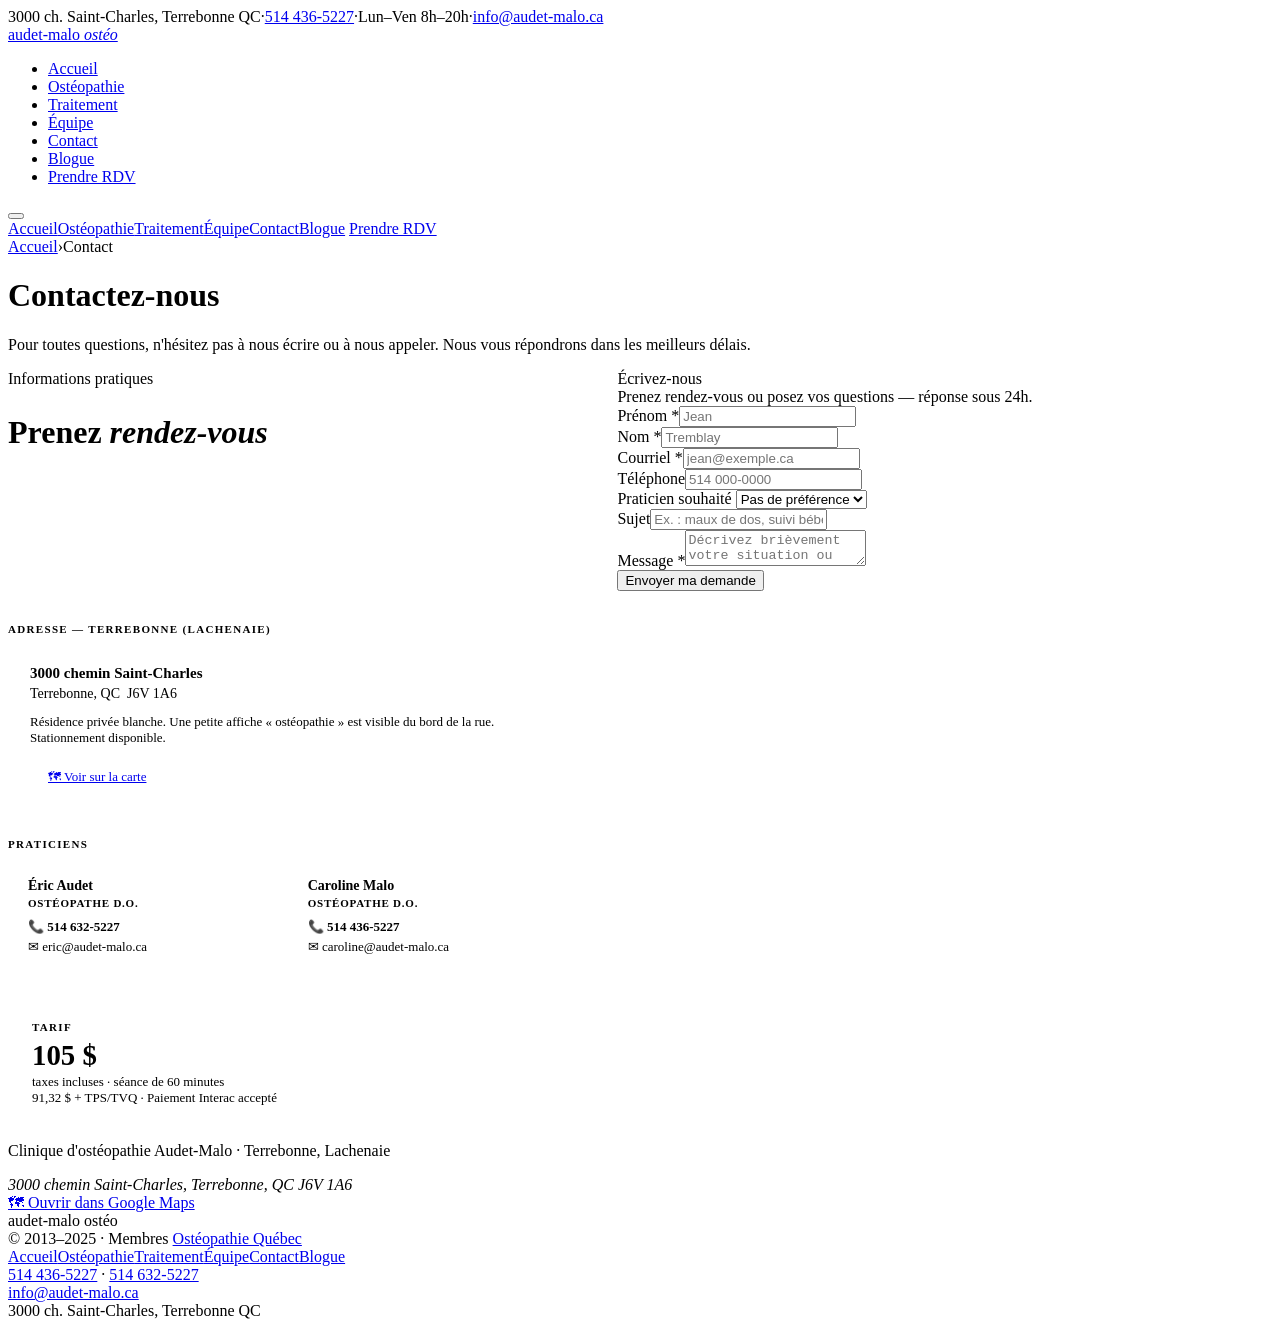
==== contact.html @ 158473ad "Initial commit" ====
<!DOCTYPE html>
<html lang="fr">
<head>
<meta charset="UTF-8"><meta name="viewport" content="width=device-width, initial-scale=1.0">
<title>Contact & Rendez-vous | Audet-Malo Ostéo – Terrebonne</title>
<meta name="description" content="Prenez rendez-vous à la clinique d'ostéopathie Audet-Malo à Terrebonne. 3000 ch. Saint-Charles · 514 436-5227 (Caroline) · 514 632-5227 (Éric) · Lun-Ven 8h-20h.">
<link rel="canonical" href="https://www.audet-malo.ca/contact">
<script type="application/ld+json">{"@context":"https://schema.org","@type":"MedicalBusiness","name":"Ostéopathie Éric Audet & Caroline Malo","telephone":"+15144365227","address":{"@type":"PostalAddress","streetAddress":"3000 chemin Saint-Charles","addressLocality":"Terrebonne","addressRegion":"QC","postalCode":"J6V 1A6","addressCountry":"CA"},"geo":{"@type":"GeoCoordinates","latitude":45.7010438,"longitude":-73.5702568},"openingHours":"Mo-Fr 08:00-20:00"}</script>
<link rel="preconnect" href="https://fonts.googleapis.com">
<link href="https://fonts.googleapis.com/css2?family=Raleway:wght@300;400;500;600;700;800&family=Lora:ital,wght@0,400;0,600;1,400&display=swap" rel="stylesheet">
<link rel="stylesheet" href="shared.css">
</head>
<body>
<div class="topbar"><span>3000 ch. Saint-Charles, Terrebonne QC</span><span class="ts">·</span><a href="tel:5144365227">514 436-5227</a><span class="ts">·</span><span>Lun–Ven 8h–20h</span><span class="ts">·</span><a href="mailto:info@audet-malo.ca">info@audet-malo.ca</a></div>
<nav>
  <a href="index.html" class="nav-logo"><img src="https://www.audet-malo.ca/wp-content/uploads/2015/10/Audet-malo-logo-100px.png" alt="Audet-Malo Ostéo" onerror="this.style.display='none';this.nextElementSibling.style.display='block'"><span class="nav-logo-fallback">audet-malo <em>ostéo</em></span></a>
  <ul class="nav-links">
    <li><a href="index.html">Accueil</a></li><li><a href="osteopathie.html">Ostéopathie</a></li><li><a href="traitement.html">Traitement</a></li><li><a href="equipe.html">Équipe</a></li>
    <li><a href="contact.html" class="active">Contact</a></li>
    <li><a href="blogue.html">Blogue</a></li>
    <li><a href="contact.html" class="nav-rdv">Prendre RDV</a></li>
  </ul>
  <button class="nav-burger" onclick="toggleMenu()"><span></span><span></span><span></span></button>
</nav>
<div class="nav-mobile" id="navMobile">
  <a href="index.html">Accueil</a><a href="osteopathie.html">Ostéopathie</a><a href="traitement.html">Traitement</a><a href="equipe.html">Équipe</a><a href="contact.html">Contact</a><a href="blogue.html">Blogue</a>
  <a href="contact.html" class="mobile-rdv">Prendre RDV</a>
</div>

<div class="page-hero">
  <div class="page-hero-inner">
    <div class="breadcrumb"><a href="index.html">Accueil</a><span>›</span>Contact</div>
    <h1>Contactez-nous</h1>
    <p>Pour toutes questions, n'hésitez pas à nous écrire ou à nous appeler. Nous vous répondrons dans les meilleurs délais.</p>
  </div>
</div>

<section class="section">
  <div style="display:grid;grid-template-columns:1fr 1.2fr;gap:64px;align-items:start;">

    <!-- LEFT: info -->
    <div>
      <span class="tag">Informations pratiques</span>
      <div class="red-rule"></div>
      <h2 class="title" style="font-size:2rem;">Prenez <em>rendez-vous</em></h2>

      <!-- HORAIRES -->
      <div style="background:var(--red);border-radius:var(--rlg);padding:24px 28px;margin-bottom:28px;color:#fff;">
        <div style="font-size:11px;font-weight:700;letter-spacing:.12em;text-transform:uppercase;opacity:.7;margin-bottom:8px;">Heures d'ouverture</div>
        <div style="font-size:1.2rem;font-weight:700;">Lundi au vendredi</div>
        <div style="font-size:1.5rem;font-weight:800;letter-spacing:-.01em;">8h00 – 20h00</div>
      </div>

      <!-- ADRESSE -->
      <div style="margin-bottom:24px;">
        <div style="font-size:11px;font-weight:700;letter-spacing:.12em;text-transform:uppercase;color:var(--red);margin-bottom:10px;">Adresse — Terrebonne (Lachenaie)</div>
        <div style="background:var(--light);border:1px solid var(--border);border-radius:var(--rlg);padding:20px 22px;">
          <div style="font-size:15px;font-weight:700;color:var(--ink);margin-bottom:4px;">3000 chemin Saint-Charles</div>
          <div style="color:var(--gray-d);font-size:14px;">Terrebonne, QC &nbsp;J6V 1A6</div>
          <div style="margin-top:12px;font-size:13px;color:var(--gray);">Résidence privée blanche. Une petite affiche « ostéopathie » est visible du bord de la rue. Stationnement disponible.</div>
          <a href="https://www.google.ca/maps/place/Ostéopathie+Éric+Audet+%26+Caroline+Malo/@45.7010438,-73.5702568,17z" target="_blank" rel="noopener" class="btn-outline" style="font-size:13px;padding:9px 18px;display:inline-block;margin-top:14px;">🗺 Voir sur la carte</a>
        </div>
      </div>

      <!-- PRATICIENS -->
      <div style="font-size:11px;font-weight:700;letter-spacing:.12em;text-transform:uppercase;color:var(--red);margin-bottom:10px;">Praticiens</div>
      <div style="display:grid;grid-template-columns:1fr 1fr;gap:14px;margin-bottom:28px;">
        <div style="background:var(--white);border:1px solid var(--border);border-radius:var(--rlg);padding:18px 20px;border-top:3px solid var(--red);">
          <div style="font-size:14px;font-weight:800;color:var(--ink);margin-bottom:3px;">Éric Audet</div>
          <div style="font-size:11px;color:var(--red);font-weight:700;letter-spacing:.07em;text-transform:uppercase;margin-bottom:10px;">Ostéopathe D.O.</div>
          <a href="tel:5146325227" style="display:block;font-size:13px;font-weight:700;color:var(--red);text-decoration:none;margin-bottom:4px;">📞 514 632-5227</a>
          <a href="mailto:eric@audet-malo.ca" style="display:block;font-size:13px;color:var(--gray-d);text-decoration:none;">✉ eric@audet-malo.ca</a>
        </div>
        <div style="background:var(--white);border:1px solid var(--border);border-radius:var(--rlg);padding:18px 20px;border-top:3px solid var(--red);">
          <div style="font-size:14px;font-weight:800;color:var(--ink);margin-bottom:3px;">Caroline Malo</div>
          <div style="font-size:11px;color:var(--red);font-weight:700;letter-spacing:.07em;text-transform:uppercase;margin-bottom:10px;">Ostéopathe D.O.</div>
          <a href="tel:5144365227" style="display:block;font-size:13px;font-weight:700;color:var(--red);text-decoration:none;margin-bottom:4px;">📞 514 436-5227</a>
          <a href="mailto:caroline@audet-malo.ca" style="display:block;font-size:13px;color:var(--gray-d);text-decoration:none;">✉ caroline@audet-malo.ca</a>
        </div>
      </div>

      <!-- TARIF -->
      <div style="background:var(--red-pale);border:1px solid var(--red-mid);border-radius:var(--rlg);padding:20px 24px;">
        <div style="font-size:11px;font-weight:700;letter-spacing:.12em;text-transform:uppercase;color:var(--red);margin-bottom:8px;">Tarif</div>
        <div style="font-size:1.8rem;font-weight:800;color:var(--red);line-height:1;margin-bottom:4px;">105 $</div>
        <div style="font-size:13px;color:var(--gray-d);">taxes incluses · séance de 60 minutes<br>91,32 $ + TPS/TVQ · Paiement Interac accepté</div>
      </div>
    </div>

    <!-- RIGHT: form -->
    <div class="cform">
      <div class="cform-title">Écrivez-nous</div>
      <div class="cform-sub">Prenez rendez-vous ou posez vos questions — réponse sous 24h.</div>
      <div class="fg-row">
        <div class="fg"><label for="prenom">Prénom *</label><input type="text" id="prenom" placeholder="Jean" required></div>
        <div class="fg"><label for="nom">Nom *</label><input type="text" id="nom" placeholder="Tremblay" required></div>
      </div>
      <div class="fg"><label for="email">Courriel *</label><input type="email" id="email" placeholder="jean@exemple.ca" required></div>
      <div class="fg"><label for="tel">Téléphone</label><input type="tel" id="tel" placeholder="514 000-0000"></div>
      <div class="fg">
        <label for="praticien">Praticien souhaité</label>
        <select id="praticien"><option value="">Pas de préférence</option><option>Caroline Malo</option><option>Éric Audet</option></select>
      </div>
      <div class="fg"><label for="sujet">Sujet</label><input type="text" id="sujet" placeholder="Ex. : maux de dos, suivi bébé, grossesse…"></div>
      <div class="fg"><label for="message">Message *</label><textarea id="message" placeholder="Décrivez brièvement votre situation ou votre demande…" required></textarea></div>
      <button class="btn-submit" onclick="handleSubmit()">Envoyer ma demande</button>
    </div>
  </div>
</section>

<!-- MAP EMBED PLACEHOLDER -->
<div class="map-band"><div class="map-inner"><p>Clinique d'ostéopathie Audet-Malo · Terrebonne, Lachenaie</p><address>3000 chemin Saint-Charles, Terrebonne, QC J6V 1A6</address><a href="https://www.google.ca/maps/place/Ostéopathie+Éric+Audet+%26+Caroline+Malo/@45.7010438,-73.5702568,17z" target="_blank" rel="noopener" class="btn-map">🗺 Ouvrir dans Google Maps</a></div></div>

<footer>
  <div class="foot-left"><img src="https://www.audet-malo.ca/wp-content/uploads/2015/10/Audet-malo-logo-100px.png" alt="Logo" class="foot-logo" onerror="this.style.display='none'"><div class="foot-text"><div class="foot-brand">audet-malo ostéo</div>© 2013–2025 · Membres <a href="https://osteopathiequebec.ca/" target="_blank" rel="noopener">Ostéopathie Québec</a></div></div>
  <div class="foot-nav"><a href="index.html">Accueil</a><a href="osteopathie.html">Ostéopathie</a><a href="traitement.html">Traitement</a><a href="equipe.html">Équipe</a><a href="contact.html">Contact</a><a href="blogue.html">Blogue</a></div>
  <div class="foot-right"><div><a href="tel:5144365227">514 436-5227</a> · <a href="tel:5146325227">514 632-5227</a></div><div><a href="mailto:info@audet-malo.ca">info@audet-malo.ca</a></div><div>3000 ch. Saint-Charles, Terrebonne QC</div></div>
</footer>
<script src="shared.js"></script>
</body></html>
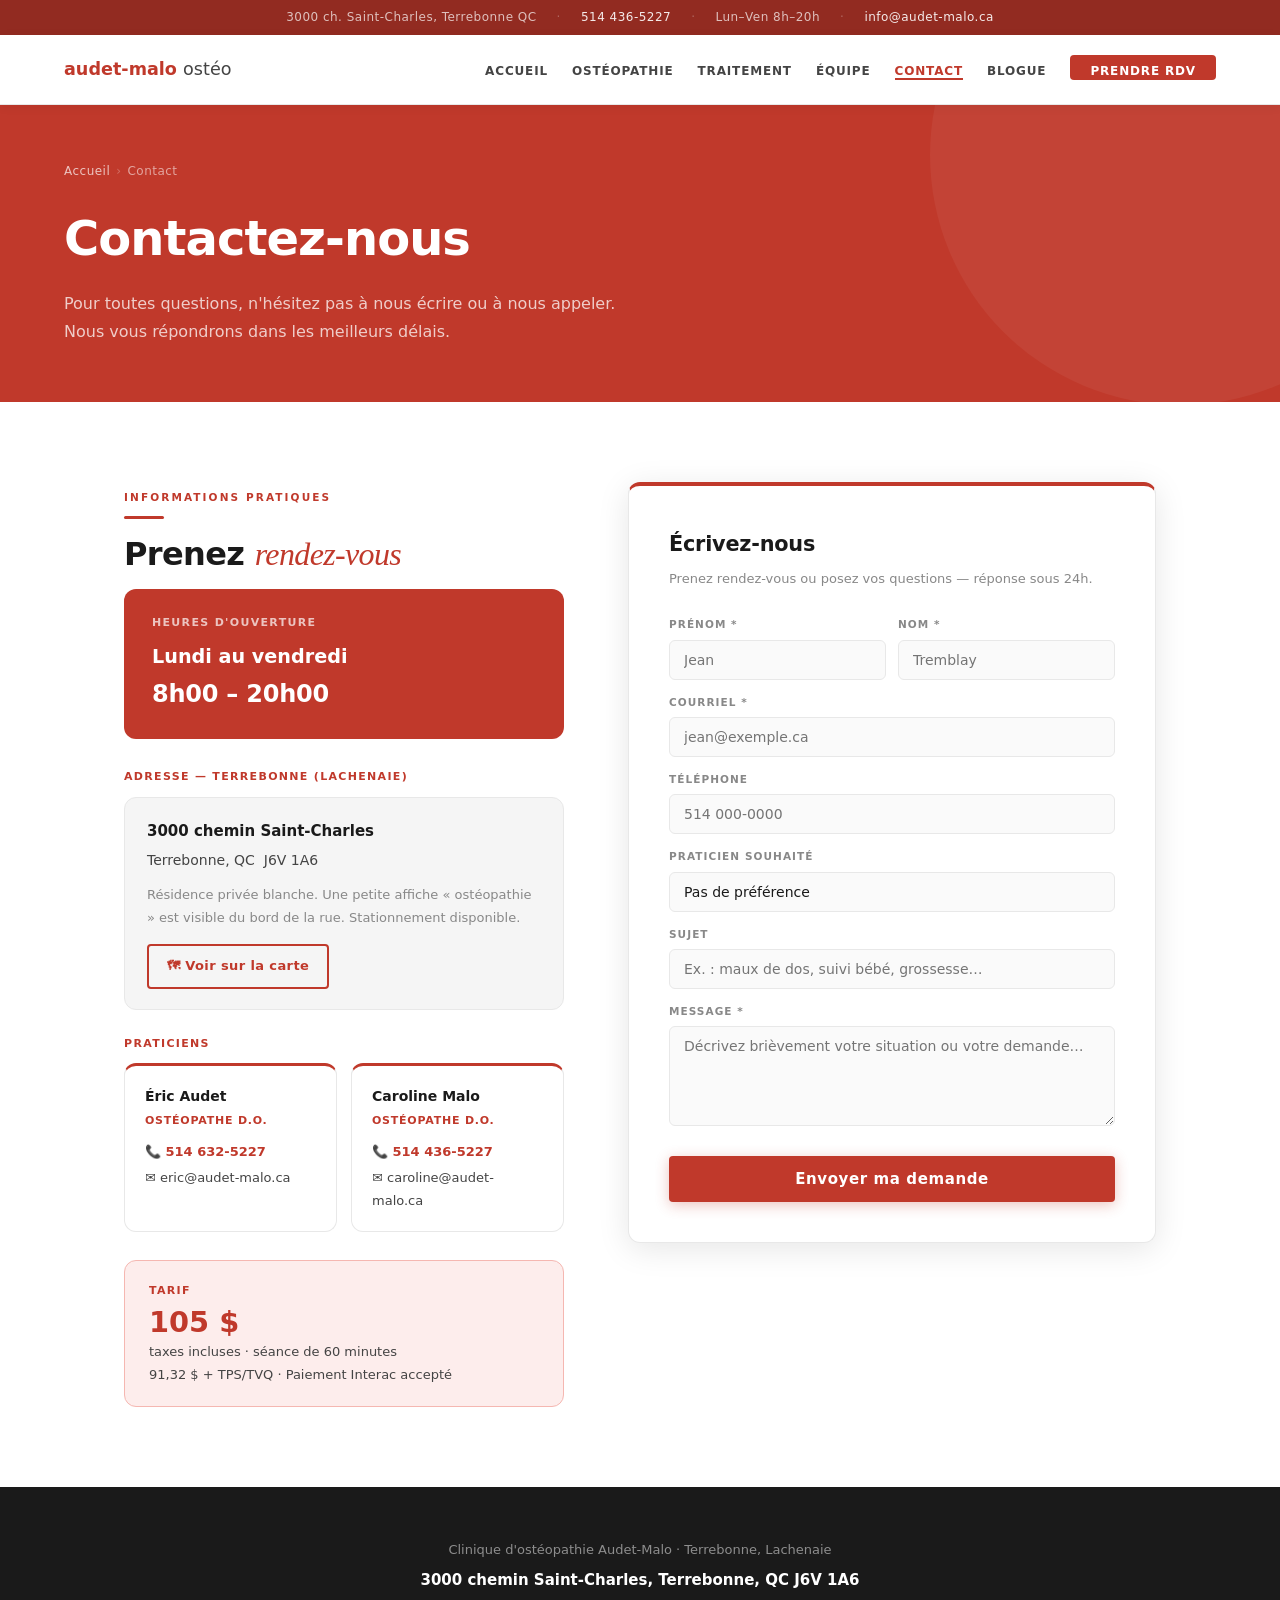
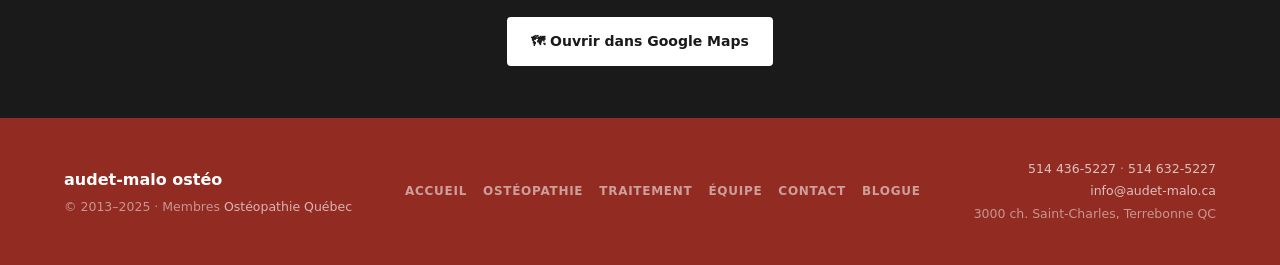
==== commit 9a015bcd: "sharedcsss" ====
--- a/contact.html
+++ b/contact.html
@@ -8,7 +8,7 @@
 <script type="application/ld+json">{"@context":"https://schema.org","@type":"MedicalBusiness","name":"Ostéopathie Éric Audet & Caroline Malo","telephone":"+15144365227","address":{"@type":"PostalAddress","streetAddress":"3000 chemin Saint-Charles","addressLocality":"Terrebonne","addressRegion":"QC","postalCode":"J6V 1A6","addressCountry":"CA"},"geo":{"@type":"GeoCoordinates","latitude":45.7010438,"longitude":-73.5702568},"openingHours":"Mo-Fr 08:00-20:00"}</script>
 <link rel="preconnect" href="https://fonts.googleapis.com">
 <link href="https://fonts.googleapis.com/css2?family=Raleway:wght@300;400;500;600;700;800&family=Lora:ital,wght@0,400;0,600;1,400&display=swap" rel="stylesheet">
-<link rel="stylesheet" href="shared.css">
+<link rel="stylesheet" href="./Shared.css">
 </head>
 <body>
 <div class="topbar"><span>3000 ch. Saint-Charles, Terrebonne QC</span><span class="ts">·</span><a href="tel:5144365227">514 436-5227</a><span class="ts">·</span><span>Lun–Ven 8h–20h</span><span class="ts">·</span><a href="mailto:info@audet-malo.ca">info@audet-malo.ca</a></div>
@@ -116,5 +116,4 @@
   <div class="foot-nav"><a href="index.html">Accueil</a><a href="osteopathie.html">Ostéopathie</a><a href="traitement.html">Traitement</a><a href="equipe.html">Équipe</a><a href="contact.html">Contact</a><a href="blogue.html">Blogue</a></div>
   <div class="foot-right"><div><a href="tel:5144365227">514 436-5227</a> · <a href="tel:5146325227">514 632-5227</a></div><div><a href="mailto:info@audet-malo.ca">info@audet-malo.ca</a></div><div>3000 ch. Saint-Charles, Terrebonne QC</div></div>
 </footer>
-<script src="shared.js"></script>
 </body></html>
--- a/Shared.css
+++ b/Shared.css
@@ -0,0 +1,255 @@
+/* ═══════════════════════════════════════════
+   AUDET-MALO OSTÉO — Shared CSS
+   Palette: Rouge #C0392B & Blanc
+═══════════════════════════════════════════ */
+*,*::before,*::after{box-sizing:border-box;margin:0;padding:0}
+:root{
+  --red:#C0392B;--red-d:#922B21;--red-l:#E74C3C;--red-pale:#FDEDEC;--red-mid:#F5B7B1;
+  --white:#FFFFFF;--off:#FAFAFA;--light:#F5F5F5;--border:#E8E8E8;
+  --gray:#888;--gray-d:#444;--ink:#1A1A1A;
+  --serif:'Lora',Georgia,serif;--sans:'Raleway',system-ui,sans-serif;
+  --r:6px;--rlg:12px;
+  --s1:0 2px 12px rgba(0,0,0,.07);--s2:0 6px 32px rgba(0,0,0,.10);--s3:0 16px 56px rgba(0,0,0,.14);
+}
+html{scroll-behavior:smooth}
+body{font-family:var(--sans);background:var(--white);color:var(--ink);font-size:16px;line-height:1.75;-webkit-font-smoothing:antialiased}
+img{max-width:100%;height:auto}
+a{color:inherit}
+
+/* ── TOPBAR ── */
+.topbar{background:var(--red-d);padding:7px 5%;display:flex;justify-content:center;gap:20px;flex-wrap:wrap;font-size:12px;color:rgba(255,255,255,.7);letter-spacing:.04em}
+.topbar a{color:rgba(255,255,255,.9);text-decoration:none}.topbar a:hover{color:#fff}
+.ts{opacity:.4}
+
+/* ── NAV ── */
+nav{position:sticky;top:0;z-index:300;background:var(--white);border-bottom:1px solid var(--border);height:70px;display:flex;align-items:center;justify-content:space-between;padding:0 5%;box-shadow:0 2px 10px rgba(0,0,0,.06)}
+.nav-logo{display:flex;align-items:center;gap:10px;text-decoration:none}
+.nav-logo img{height:52px;width:auto;display:block}
+.nav-logo-fallback{display:none;font-family:var(--sans);font-size:1.1rem;font-weight:800;color:var(--red)}
+.nav-logo-fallback em{font-style:normal;font-weight:300;color:var(--gray-d)}
+.nav-links{list-style:none;display:flex;gap:24px;align-items:center}
+.nav-links a{text-decoration:none;font-size:12px;font-weight:600;color:var(--gray-d);letter-spacing:.07em;text-transform:uppercase;transition:color .2s;position:relative;padding-bottom:2px}
+.nav-links a::after{content:'';position:absolute;bottom:0;left:0;right:0;height:2px;background:var(--red);transform:scaleX(0);transform-origin:left;transition:transform .22s}
+.nav-links a:hover,.nav-links a.active{color:var(--red)}.nav-links a:hover::after,.nav-links a.active::after{transform:scaleX(1)}
+.nav-rdv{background:var(--red)!important;color:#fff!important;padding:9px 20px;border-radius:4px;font-weight:700!important}.nav-rdv::after{display:none!important}.nav-rdv:hover{background:var(--red-d)!important}
+.nav-burger{display:none;flex-direction:column;gap:5px;background:none;border:none;cursor:pointer;padding:6px}
+.nav-burger span{display:block;width:22px;height:2px;background:var(--gray-d);border-radius:2px;transition:all .2s}
+.nav-mobile{display:none;flex-direction:column;background:var(--white);border-bottom:1px solid var(--border);padding:12px 5%;gap:0}
+.nav-mobile a{font-size:14px;font-weight:600;color:var(--gray-d);text-decoration:none;letter-spacing:.05em;text-transform:uppercase;padding:12px 0;border-bottom:1px solid var(--border)}
+.nav-mobile a:last-child{border-bottom:none}.mobile-rdv{color:var(--red)!important}
+.nav-mobile.open{display:flex}
+
+/* ── BUTTONS ── */
+.btn-red{background:var(--red);color:#fff;padding:13px 28px;border-radius:4px;text-decoration:none;font-weight:700;font-size:14px;letter-spacing:.04em;transition:background .2s,transform .15s;display:inline-flex;align-items:center;gap:8px;box-shadow:0 3px 14px rgba(192,57,43,.3)}
+.btn-red:hover{background:var(--red-d);transform:translateY(-1px)}
+.btn-outline{border:2px solid var(--red);color:var(--red);padding:11px 24px;border-radius:4px;text-decoration:none;font-weight:700;font-size:14px;letter-spacing:.03em;transition:background .2s,color .2s;display:inline-block}
+.btn-outline:hover{background:var(--red);color:#fff}
+.btn-white{background:#fff;color:var(--red);padding:13px 28px;border-radius:4px;text-decoration:none;font-weight:700;font-size:14px;display:inline-block;transition:background .2s;box-shadow:0 3px 14px rgba(0,0,0,.15)}
+.btn-white:hover{background:var(--off)}
+
+/* ── SHARED ELEMENTS ── */
+.tag{display:inline-block;font-size:10.5px;font-weight:700;letter-spacing:.2em;text-transform:uppercase;color:var(--red);margin-bottom:10px}
+.red-rule{width:40px;height:3px;background:var(--red);border-radius:2px;margin-bottom:18px}
+h2.title{font-family:var(--sans);font-size:clamp(1.8rem,3.5vw,2.5rem);font-weight:800;color:var(--ink);line-height:1.1;margin-bottom:16px;letter-spacing:-.02em}
+h2.title em{font-style:italic;color:var(--red);font-family:var(--serif);font-weight:400}
+.lead{font-size:1rem;color:var(--gray);max-width:600px;margin-bottom:44px;line-height:1.85}
+.section{padding:80px 5%;max-width:1160px;margin:0 auto}
+.page-hero{background:var(--red);padding:56px 5%;position:relative;overflow:hidden}
+.page-hero::after{content:'';position:absolute;width:500px;height:500px;border-radius:50%;background:rgba(255,255,255,.05);top:-200px;right:-150px}
+.page-hero-inner{max-width:1160px;margin:0 auto;position:relative;z-index:1}
+.page-hero h1{font-family:var(--sans);font-size:clamp(2rem,4vw,3rem);font-weight:800;color:#fff;margin-bottom:10px;letter-spacing:-.02em}
+.page-hero p{color:rgba(255,255,255,.75);font-size:1rem;max-width:560px}
+.breadcrumb{font-size:12px;color:rgba(255,255,255,.55);margin-bottom:14px;letter-spacing:.04em}
+.breadcrumb a{color:rgba(255,255,255,.7);text-decoration:none}.breadcrumb a:hover{color:#fff}
+.breadcrumb span{margin:0 6px;opacity:.5}
+
+/* ── HERO (Accueil) ── */
+.hero{position:relative;min-height:90vh;display:flex;align-items:center;overflow:hidden;background:var(--white)}
+.hero-bg{position:absolute;inset:0;background:url('https://images.unsplash.com/photo-1576091160550-2173dba999ef?w=1600&q=80&auto=format&fit=crop') center/cover;opacity:.05}
+.hero-accent{position:absolute;top:0;right:0;width:44%;height:100%;background:var(--red-pale);clip-path:polygon(12% 0,100% 0,100% 100%,0% 100%)}
+.hero-inner{position:relative;z-index:2;max-width:1160px;margin:0 auto;padding:80px 5%;display:grid;grid-template-columns:1.1fr 0.9fr;gap:60px;align-items:center;width:100%}
+.eyebrow{display:inline-flex;align-items:center;gap:10px;background:var(--red-pale);border:1px solid var(--red-mid);color:var(--red);font-size:11px;font-weight:700;letter-spacing:.14em;text-transform:uppercase;padding:6px 16px;border-radius:40px;margin-bottom:22px}
+.eyebrow-dot{width:7px;height:7px;border-radius:50%;background:var(--red)}
+.hero h1{font-family:var(--sans);font-size:clamp(2.2rem,4.5vw,3.2rem);font-weight:800;color:var(--ink);line-height:1.1;margin-bottom:8px;letter-spacing:-.02em}
+.h1-red{color:var(--red)}
+.hero-italic{font-family:var(--serif);font-size:1.15rem;font-style:italic;color:var(--gray);margin-bottom:20px}
+.hero-desc{font-size:1rem;color:var(--gray-d);line-height:1.85;max-width:460px;margin-bottom:34px}
+.hero-ctas{display:flex;gap:12px;flex-wrap:wrap;margin-bottom:36px}
+.trust-strip{display:flex;gap:18px;flex-wrap:wrap}
+.trust-item{display:flex;align-items:center;gap:8px;font-size:12.5px;color:var(--gray);font-weight:500}
+.trust-check{width:16px;height:16px;background:var(--red);border-radius:50%;display:flex;align-items:center;justify-content:center;flex-shrink:0}
+.trust-check svg{width:9px;height:9px}
+
+/* ── INFO CARD ── */
+.info-card{background:var(--white);border-radius:var(--rlg);box-shadow:var(--s3);border:1px solid var(--border);overflow:hidden}
+.ic-head{background:var(--red);padding:22px 28px}
+.ic-logo-row{display:flex;align-items:center;gap:12px}
+.ic-logo-row img{height:42px;width:auto;filter:brightness(0) invert(1);opacity:.92}
+.ic-name{font-size:.95rem;font-weight:700;color:#fff}
+.ic-loc{font-size:10.5px;color:rgba(255,255,255,.6);letter-spacing:.08em;text-transform:uppercase}
+.ic-rows{padding:4px 0}
+.ic-row{display:flex;align-items:flex-start;gap:13px;padding:14px 28px;border-bottom:1px solid var(--border);transition:background .15s}
+.ic-row:last-child{border-bottom:none}.ic-row:hover{background:var(--off)}
+.ic-icon{width:36px;height:36px;border-radius:8px;background:var(--red-pale);border:1px solid var(--red-mid);display:flex;align-items:center;justify-content:center;font-size:15px;flex-shrink:0}
+.ic-lbl{font-size:10px;font-weight:700;text-transform:uppercase;letter-spacing:.1em;color:var(--red);margin-bottom:2px}
+.ic-val{font-size:13.5px;color:var(--ink);line-height:1.45;font-weight:500}
+.ic-val a{color:var(--red);font-weight:700;text-decoration:none}.ic-val a:hover{text-decoration:underline}
+.ic-val small{font-size:11px;color:var(--gray);display:block;margin-top:3px}
+.price-tag{display:inline-flex;align-items:center;background:var(--red);color:#fff;font-size:12.5px;font-weight:700;padding:4px 12px;border-radius:4px;margin-top:3px}
+.ic-foot{background:var(--light);padding:16px 28px;border-top:1px solid var(--border)}
+
+/* ── FEATURES STRIP ── */
+.features-strip{background:var(--light);border-top:1px solid var(--border);border-bottom:1px solid var(--border);padding:28px 5%}
+.features-inner{max-width:1160px;margin:0 auto;display:grid;grid-template-columns:repeat(4,1fr);gap:20px}
+.feat-box{display:flex;align-items:center;gap:14px}
+.feat-box-icon{font-size:26px;flex-shrink:0}
+.feat-box strong{display:block;font-size:14px;font-weight:700;color:var(--ink);margin-bottom:2px}
+.feat-box p{font-size:12px;color:var(--gray);margin:0}
+
+/* ── TWO-COL ── */
+.two-col{display:grid;grid-template-columns:1fr 1fr;gap:64px;align-items:center}
+.two-col p{color:var(--gray-d);margin-bottom:18px;line-height:1.85}
+.two-col strong{color:var(--ink)}
+
+/* ── IMG FRAME ── */
+.img-frame{border-radius:var(--rlg);overflow:hidden;box-shadow:var(--s3);position:relative}
+.img-frame img{width:100%;height:420px;object-fit:cover;display:block;transition:transform .6s}
+.img-frame:hover img{transform:scale(1.04)}
+.img-bar{position:absolute;bottom:0;left:0;right:0;height:4px;background:var(--red)}
+
+/* ── PHOTO STRIP ── */
+.photo-strip{display:grid;grid-template-columns:5fr 3fr 4fr;gap:12px;height:260px;padding:0 5%;max-width:1160px;margin:0 auto 0}
+.ps-item{border-radius:var(--rlg);overflow:hidden;position:relative}
+.ps-item img{width:100%;height:100%;object-fit:cover;display:block;transition:transform .5s}
+.ps-item:hover img{transform:scale(1.05)}
+.ps-cap{position:absolute;bottom:0;left:0;right:0;padding:12px 14px;background:linear-gradient(to top,rgba(0,0,0,.55),transparent);font-size:11px;color:rgba(255,255,255,.9);font-weight:600;letter-spacing:.07em;text-transform:uppercase}
+
+/* ── CTA BAND ── */
+.cta-band{background:var(--red);padding:48px 5%;margin-top:64px}
+.cta-band-inner{max-width:1160px;margin:0 auto;display:flex;justify-content:space-between;align-items:center;gap:24px;flex-wrap:wrap}
+.cta-band h3{font-size:1.6rem;font-weight:800;color:#fff;margin-bottom:6px;letter-spacing:-.01em}
+.cta-band p{color:rgba(255,255,255,.75);font-size:14px}
+
+/* ── TEAM PREVIEW ── */
+.team-preview{display:grid;grid-template-columns:1fr 1fr;gap:28px}
+.tp-card{background:var(--white);border-radius:var(--rlg);overflow:hidden;box-shadow:var(--s2);border:1px solid var(--border);display:flex;flex-direction:column}
+.tp-photo{position:relative;height:240px;overflow:hidden}
+.tp-photo img{width:100%;height:100%;object-fit:cover;object-position:top;display:block;transition:transform .5s}
+.tp-card:hover .tp-photo img{transform:scale(1.05)}
+.tp-bar{position:absolute;bottom:0;left:0;right:0;height:4px;background:var(--red)}
+.tp-body{padding:22px 24px}
+.tp-name{font-size:1.1rem;font-weight:800;color:var(--ink);margin-bottom:3px}
+.tp-role{font-size:10.5px;font-weight:700;letter-spacing:.1em;text-transform:uppercase;color:var(--red);margin-bottom:12px}
+.tp-body p{font-size:13px;color:var(--gray);line-height:1.7;margin-bottom:16px}
+
+/* ── CARDS GRID ── */
+.cards-grid{display:grid;grid-template-columns:repeat(3,1fr);gap:18px}
+.card{background:var(--white);border:1px solid var(--border);border-radius:var(--rlg);padding:26px 22px;box-shadow:var(--s1);transition:box-shadow .2s,transform .2s;border-top:3px solid var(--red)}
+.card:hover{box-shadow:var(--s2);transform:translateY(-2px)}
+.card-icon{font-size:26px;margin-bottom:12px}
+.card h3{font-size:1rem;font-weight:700;color:var(--ink);margin-bottom:8px}
+.card p{font-size:13px;color:var(--gray);line-height:1.65}
+
+/* ── RED SECTION ── */
+.red-section{background:var(--red);padding:80px 5%;position:relative;overflow:hidden}
+.red-section::before{content:'';position:absolute;width:600px;height:600px;border-radius:50%;background:rgba(255,255,255,.04);top:-200px;right:-150px}
+.red-section::after{content:'';position:absolute;width:400px;height:400px;border-radius:50%;background:rgba(0,0,0,.05);bottom:-150px;left:-100px}
+.red-inner{position:relative;z-index:2;max-width:1160px;margin:0 auto}
+.red-section .tag{color:rgba(255,255,255,.65)}
+.red-section .title{color:#fff}
+.red-section .lead{color:rgba(255,255,255,.65)}
+.red-cards-grid{display:grid;grid-template-columns:repeat(3,1fr);gap:16px}
+.red-card{background:rgba(255,255,255,.08);border:1px solid rgba(255,255,255,.14);border-radius:var(--rlg);padding:26px 22px;transition:background .2s,transform .2s;position:relative}
+.red-card::before{content:'';position:absolute;top:0;left:0;right:0;height:3px;background:rgba(255,255,255,.2);border-radius:2px 2px 0 0;transition:background .2s}
+.red-card:hover{background:rgba(255,255,255,.14);transform:translateY(-2px)}.red-card:hover::before{background:rgba(255,255,255,.7)}
+.red-card-icon{font-size:24px;margin-bottom:12px;display:block}
+.red-card h3{font-size:.95rem;font-weight:700;color:#fff;margin-bottom:7px}
+.red-card p{font-size:13px;color:rgba(255,255,255,.6);line-height:1.65}
+
+/* ── FAQ ── */
+.faq-wrap{max-width:760px}
+details{background:var(--white);border:1px solid var(--border);border-radius:var(--r);margin-bottom:8px;overflow:hidden;transition:box-shadow .2s}
+details:hover{box-shadow:var(--s1)}
+details[open]{box-shadow:var(--s2);border-color:var(--red-mid)}
+details[open] summary{color:var(--red)}
+summary{font-weight:700;font-size:14px;color:var(--ink);padding:17px 22px;cursor:pointer;display:flex;justify-content:space-between;align-items:center;list-style:none;user-select:none;transition:color .2s}
+summary::after{content:'+';font-size:20px;font-weight:300;color:var(--red);transition:transform .22s;flex-shrink:0;margin-left:12px}
+details[open] summary::after{transform:rotate(45deg)}
+summary::-webkit-details-marker{display:none}
+.faq-ans{padding:0 22px 18px;font-size:14px;color:var(--gray-d);line-height:1.85}
+
+/* ── CONTACT FORM ── */
+.cform{background:var(--white);border-radius:var(--rlg);padding:40px;box-shadow:var(--s2);border:1px solid var(--border);border-top:4px solid var(--red)}
+.cform-title{font-size:1.3rem;font-weight:800;color:var(--ink);margin-bottom:6px;letter-spacing:-.01em}
+.cform-sub{font-size:13px;color:var(--gray);margin-bottom:24px}
+.fg{margin-bottom:13px}
+.fg label{display:block;font-size:10.5px;font-weight:700;letter-spacing:.1em;text-transform:uppercase;color:var(--gray);margin-bottom:6px}
+.fg input,.fg textarea,.fg select{width:100%;padding:11px 14px;border:1.5px solid var(--border);border-radius:var(--r);font-family:var(--sans);font-size:14px;color:var(--ink);background:var(--off);outline:none;transition:border-color .2s,background .2s;appearance:none}
+.fg input:focus,.fg textarea:focus,.fg select:focus{border-color:var(--red);background:var(--white);box-shadow:0 0 0 3px rgba(192,57,43,.08)}
+.fg textarea{resize:vertical;min-height:100px}
+.fg-row{display:grid;grid-template-columns:1fr 1fr;gap:12px}
+.btn-submit{width:100%;background:var(--red);color:#fff;border:none;padding:14px;border-radius:4px;font-family:var(--sans);font-weight:700;font-size:15px;letter-spacing:.04em;cursor:pointer;margin-top:8px;transition:background .2s,transform .15s;box-shadow:0 3px 14px rgba(192,57,43,.3)}
+.btn-submit:hover{background:var(--red-d);transform:translateY(-1px)}
+
+/* ── BLOG CARDS ── */
+.blog-grid{display:grid;grid-template-columns:repeat(3,1fr);gap:24px}
+.blog-card{background:var(--white);border-radius:var(--rlg);overflow:hidden;box-shadow:var(--s1);border:1px solid var(--border);display:flex;flex-direction:column;transition:box-shadow .2s,transform .2s}
+.blog-card:hover{box-shadow:var(--s2);transform:translateY(-3px)}
+.blog-card-img{height:180px;overflow:hidden}
+.blog-card-img img{width:100%;height:100%;object-fit:cover;display:block;transition:transform .5s}
+.blog-card:hover .blog-card-img img{transform:scale(1.05)}
+.blog-card-body{padding:20px 22px;flex:1;display:flex;flex-direction:column}
+.blog-card-date{font-size:11px;color:var(--red);font-weight:700;letter-spacing:.08em;text-transform:uppercase;margin-bottom:8px}
+.blog-card h3{font-size:1rem;font-weight:700;color:var(--ink);margin-bottom:8px;line-height:1.3}
+.blog-card p{font-size:13px;color:var(--gray);line-height:1.65;flex:1;margin-bottom:16px}
+.blog-card-link{font-size:13px;font-weight:700;color:var(--red);text-decoration:none;letter-spacing:.04em}.blog-card-link:hover{text-decoration:underline}
+
+/* ── MAP BAND ── */
+.map-band{background:var(--ink);padding:52px 5%;text-align:center;position:relative;overflow:hidden}
+.map-band::before{content:'';position:absolute;inset:0;background:url('https://images.unsplash.com/photo-1501854140801-50d01698950b?w=1400&q=60&auto=format') center/cover;opacity:.1}
+.map-inner{position:relative;z-index:1}
+.map-band p{color:rgba(255,255,255,.5);font-size:13px;margin-bottom:5px}
+.map-band address{font-style:normal;color:#fff;font-size:15px;font-weight:600;margin-bottom:24px}
+.btn-map{display:inline-flex;align-items:center;gap:8px;background:#fff;color:var(--ink);padding:12px 24px;border-radius:4px;text-decoration:none;font-weight:700;font-size:14px;transition:background .2s}
+.btn-map:hover{background:var(--light)}
+
+/* ── FOOTER ── */
+footer{background:var(--red-d);padding:40px 5%;display:flex;justify-content:space-between;align-items:center;flex-wrap:wrap;gap:20px}
+.foot-left{display:flex;align-items:center;gap:18px}
+.foot-logo{height:40px;width:auto;filter:brightness(0) invert(1);opacity:.8}
+.foot-brand{font-size:1rem;font-weight:700;color:#fff;margin-bottom:3px}
+.foot-text{font-size:12.5px;color:rgba(255,255,255,.5);line-height:1.7}
+.foot-text a{color:rgba(255,255,255,.65);text-decoration:none}.foot-text a:hover{color:#fff}
+.foot-nav{display:flex;gap:16px;flex-wrap:wrap}
+.foot-nav a{font-size:12px;font-weight:600;letter-spacing:.06em;text-transform:uppercase;color:rgba(255,255,255,.55);text-decoration:none}.foot-nav a:hover{color:#fff}
+.foot-right{text-align:right;font-size:12.5px;color:rgba(255,255,255,.5);line-height:1.8}
+.foot-right a{color:rgba(255,255,255,.7);text-decoration:none}.foot-right a:hover{color:#fff}
+
+/* ── ANIMATIONS ── */
+@keyframes fadeUp{from{opacity:0;transform:translateY(22px)}to{opacity:1;transform:translateY(0)}}
+.fu{opacity:0;animation:fadeUp .7s cubic-bezier(.22,1,.36,1) forwards}
+.fu1{animation-delay:.05s}.fu2{animation-delay:.15s}.fu3{animation-delay:.27s}.fu4{animation-delay:.4s}
+
+/* ── RESPONSIVE ── */
+@media(max-width:960px){
+  .hero-inner{grid-template-columns:1fr;gap:40px}.hero-accent{display:none}
+  .two-col{grid-template-columns:1fr;gap:40px}
+  .cards-grid,.red-cards-grid{grid-template-columns:1fr 1fr}
+  .team-preview,.blog-grid{grid-template-columns:1fr 1fr}
+  .features-inner{grid-template-columns:1fr 1fr}
+  .foot-nav{display:none}
+  .nav-links{display:none}.nav-burger{display:flex}
+  .cta-band-inner{flex-direction:column;text-align:center}
+}
+@media(max-width:640px){
+  .cards-grid,.red-cards-grid,.team-preview,.blog-grid{grid-template-columns:1fr}
+  .features-inner{grid-template-columns:1fr 1fr}
+  .photo-strip{display:none}
+  .fg-row{grid-template-columns:1fr}
+  .two-col .img-frame{display:none}
+  .hero h1{font-size:2rem}
+  footer{flex-direction:column;text-align:center}.foot-right{text-align:center}
+}
+
+/* ── BTN Rendez-Vous ── */
+.btnRDV{background:var(--red)!important;color:#fff!important;padding:9px 20px;border-radius:4px;font-weight:700!important;font-size:12px!important;letter-spacing:.04em!important;transition:background .2s!important}
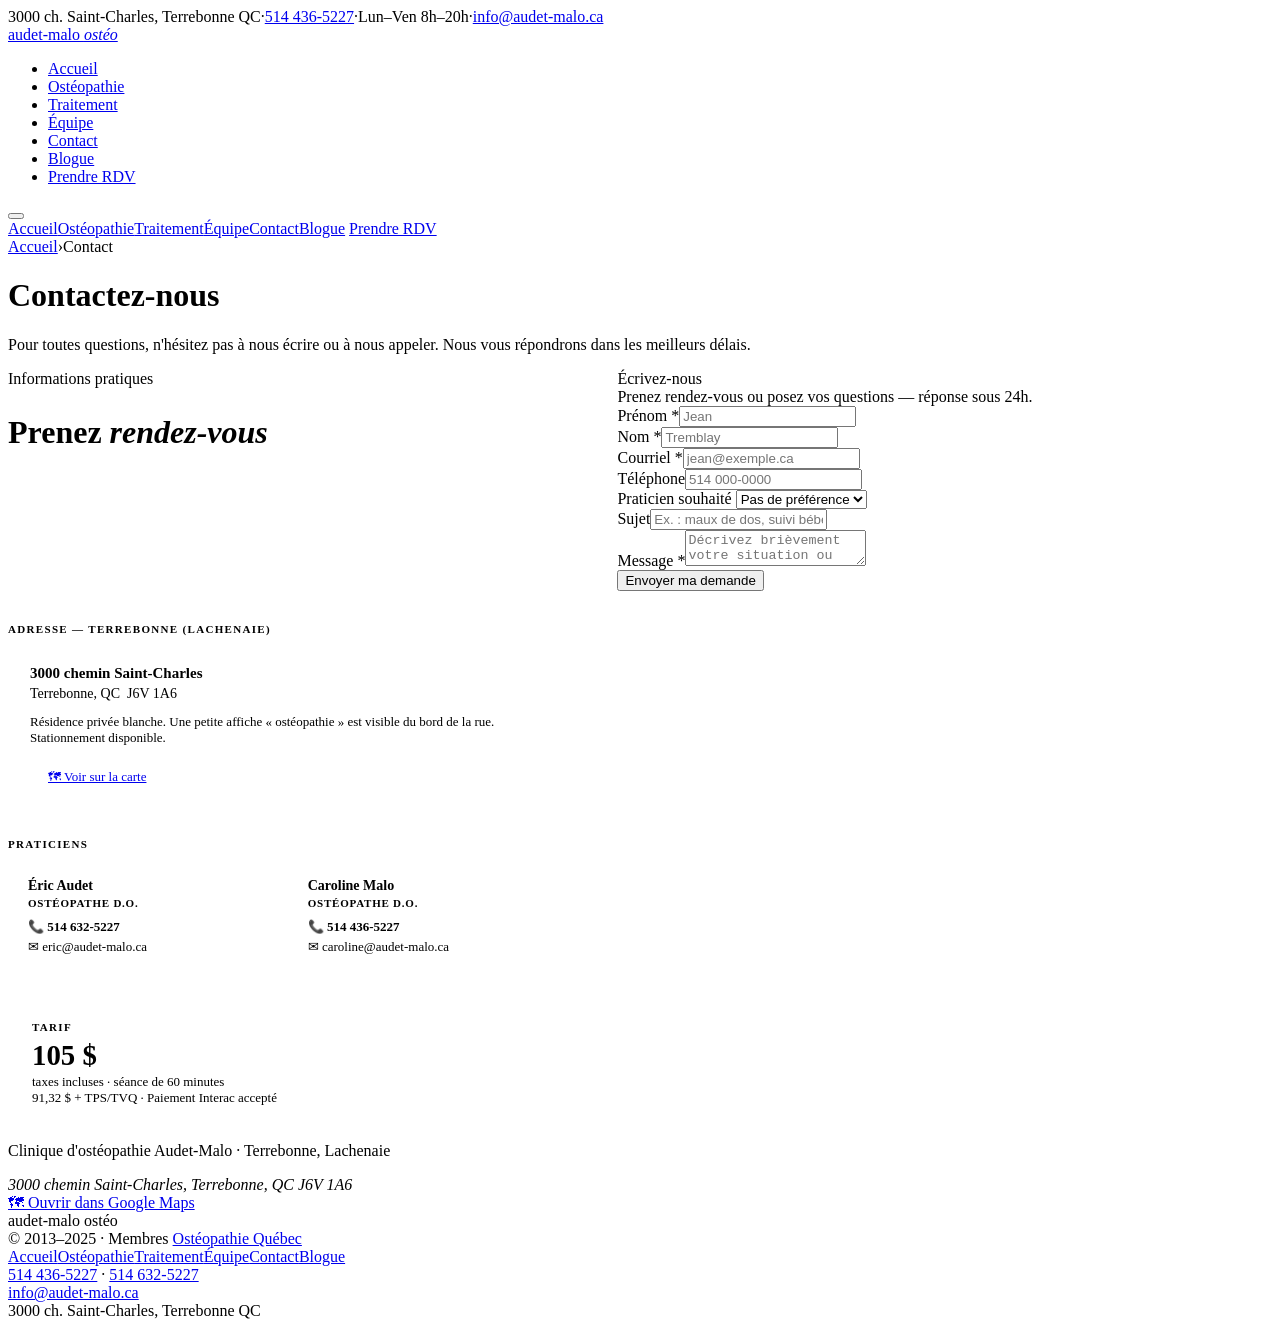
==== commit 88dead7e: "sharedcss2" ====
--- a/contact.html
+++ b/contact.html
@@ -8,7 +8,7 @@
 <script type="application/ld+json">{"@context":"https://schema.org","@type":"MedicalBusiness","name":"Ostéopathie Éric Audet & Caroline Malo","telephone":"+15144365227","address":{"@type":"PostalAddress","streetAddress":"3000 chemin Saint-Charles","addressLocality":"Terrebonne","addressRegion":"QC","postalCode":"J6V 1A6","addressCountry":"CA"},"geo":{"@type":"GeoCoordinates","latitude":45.7010438,"longitude":-73.5702568},"openingHours":"Mo-Fr 08:00-20:00"}</script>
 <link rel="preconnect" href="https://fonts.googleapis.com">
 <link href="https://fonts.googleapis.com/css2?family=Raleway:wght@300;400;500;600;700;800&family=Lora:ital,wght@0,400;0,600;1,400&display=swap" rel="stylesheet">
-<link rel="stylesheet" href="./Shared.css">
+<link rel="stylesheet" href="/audetmalo/Shared.css">
 </head>
 <body>
 <div class="topbar"><span>3000 ch. Saint-Charles, Terrebonne QC</span><span class="ts">·</span><a href="tel:5144365227">514 436-5227</a><span class="ts">·</span><span>Lun–Ven 8h–20h</span><span class="ts">·</span><a href="mailto:info@audet-malo.ca">info@audet-malo.ca</a></div>
